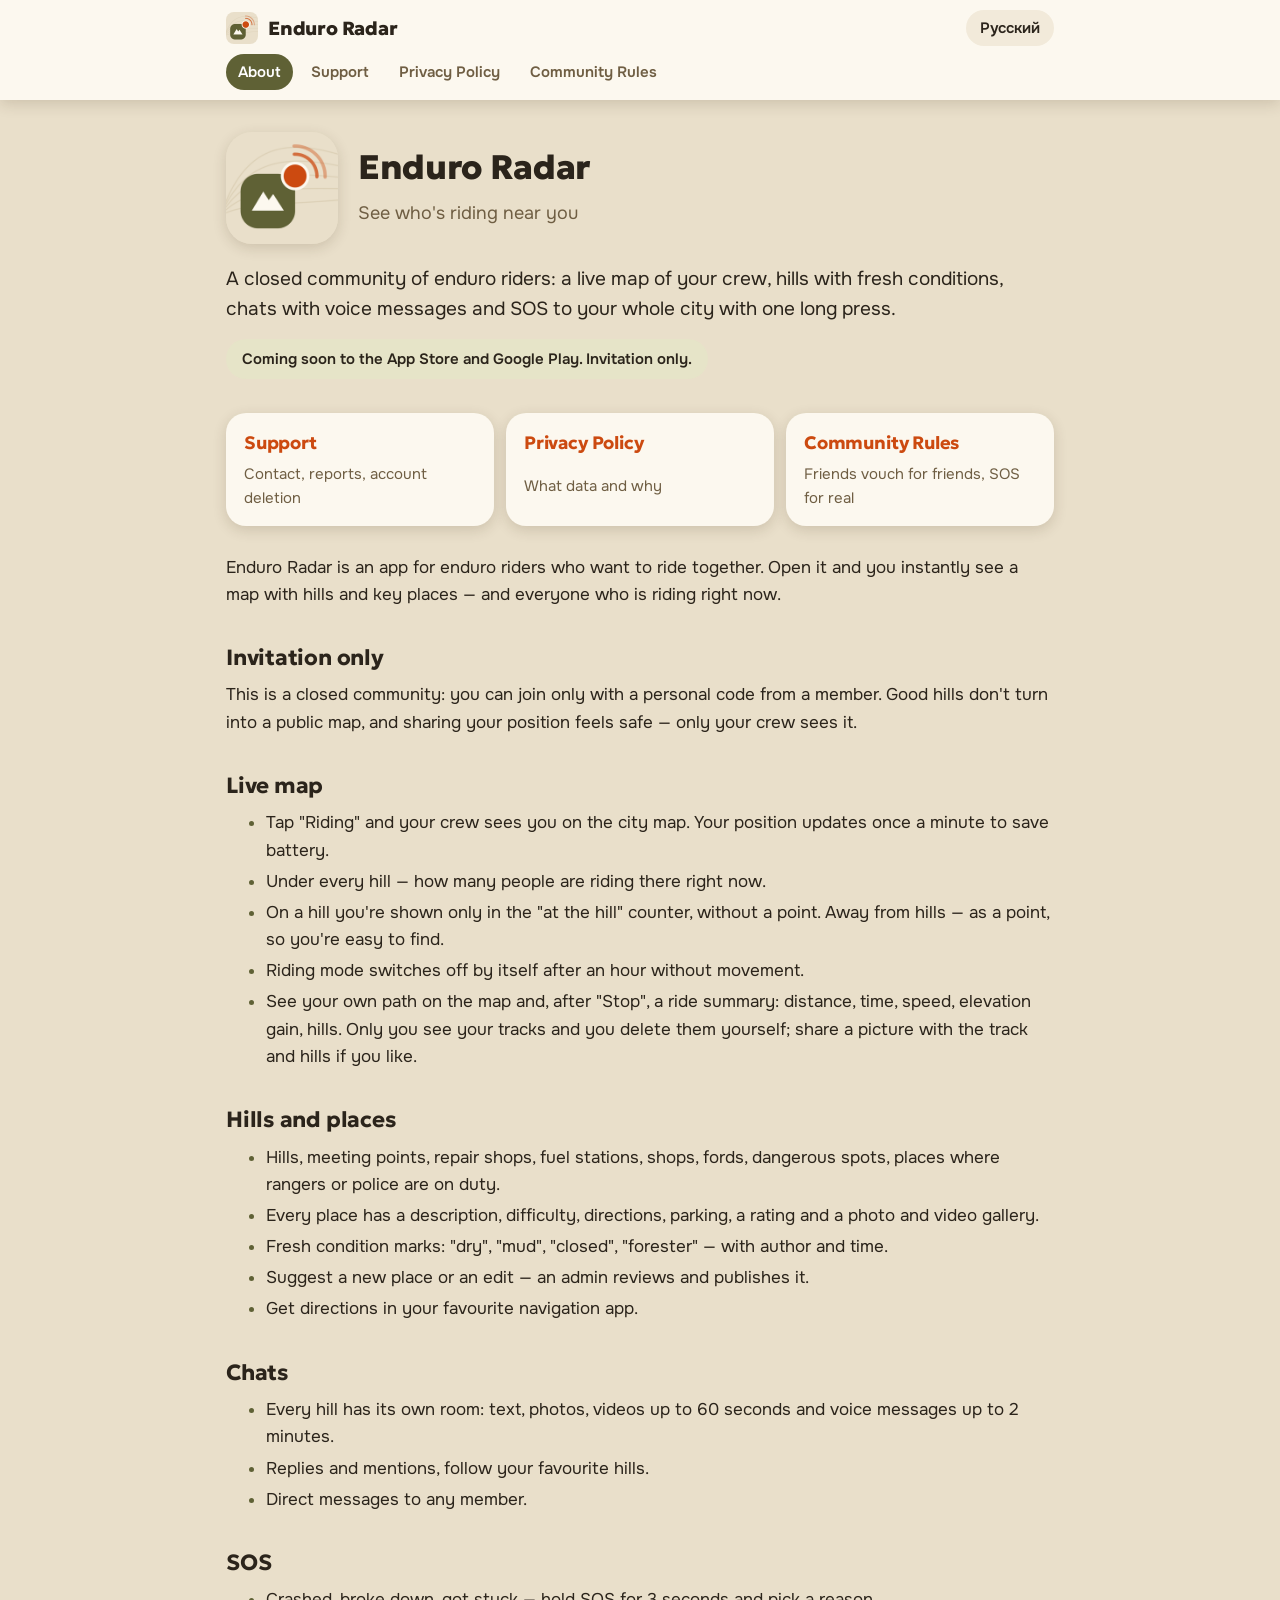
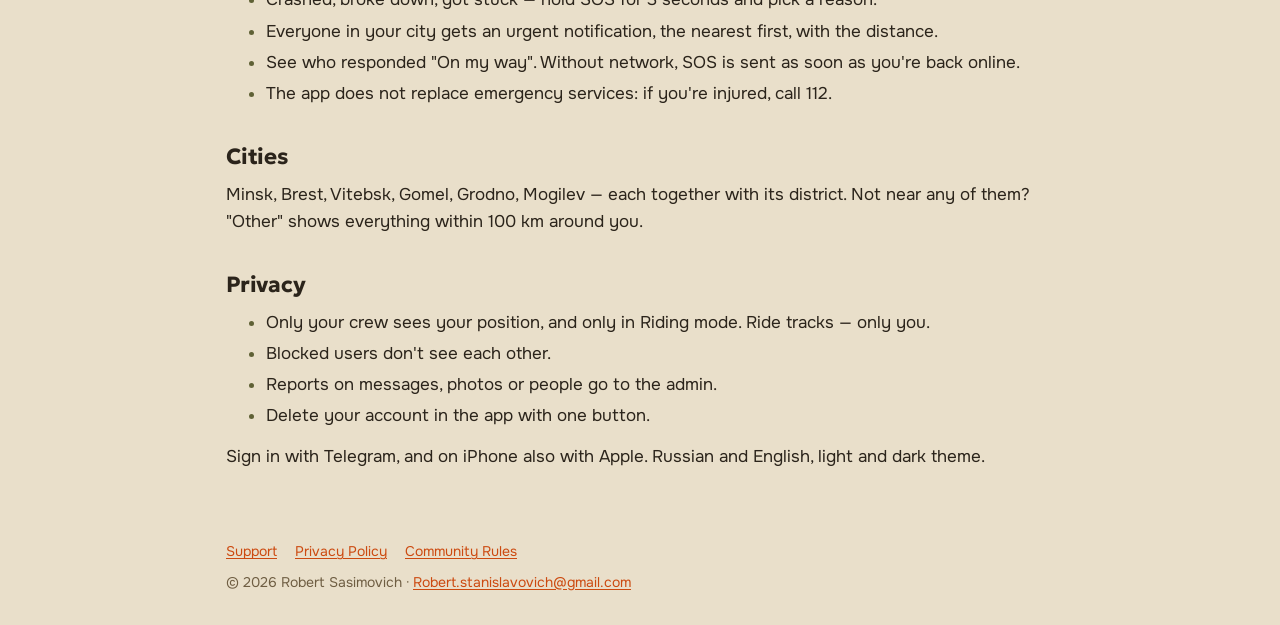
==== enduro-radar/index.html @ 042b1ebe "Enduro Radar: app page, support, privacy policy, community rules (en, ru)" ====
<!doctype html>
<html lang="en">
<head>
<meta charset="utf-8">
<meta name="viewport" content="width=device-width, initial-scale=1">
<title>Enduro Radar — See who's riding near you</title>
<meta name="description" content="Enduro Radar — a live map of enduro riders: who is riding where, hills, chats and SOS.">
<link rel="icon" href="icon.png">
<link rel="preconnect" href="https://fonts.googleapis.com">
<link rel="preconnect" href="https://fonts.gstatic.com" crossorigin>
<link rel="stylesheet" href="https://fonts.googleapis.com/css2?family=Geologica:wght@700;800&family=Onest:wght@400;500;600;700&display=swap">
<link rel="stylesheet" href="style.css">
</head>
<body>
<header class="top"><div class="wrap">
  <a class="brand" href="index.html"><img src="icon.png" alt="" width="32" height="32"><span>Enduro Radar</span></a>
  <a class="lang" href="ru/index.html" hreflang="ru">Русский</a>
</div><nav class="wrap"><a href="index.html" aria-current="page">About</a><a href="support.html">Support</a><a href="privacy.html">Privacy Policy</a><a href="rules.html">Community Rules</a></nav></header>
<main class="wrap home">
<section class="hero">
  <img src="icon.png" alt="Enduro Radar" width="112" height="112">
  <div><h1>Enduro Radar</h1><p class="tagline">See who's riding near you</p></div>
</section>
<p class="promo">A closed community of enduro riders: a live map of your crew, hills with fresh conditions, chats with voice messages and SOS to your whole city with one long press.</p>
<p class="soon">Coming soon to the App Store and Google Play. Invitation only.</p>
<div class="cards">
  <a class="card" href="support.html"><b>Support</b><span>Contact, reports, account deletion</span></a>
  <a class="card" href="privacy.html"><b>Privacy Policy</b><span>What data and why</span></a>
  <a class="card" href="rules.html"><b>Community Rules</b><span>Friends vouch for friends, SOS for real</span></a>
</div>
<p>Enduro Radar is an app for enduro riders who want to ride together. Open it and you instantly see a map with hills and key places — and everyone who is riding right now.</p>
<h2>Invitation only</h2><p>This is a closed community: you can join only with a personal code from a member. Good hills don't turn into a public map, and sharing your position feels safe — only your crew sees it.</p>
<h2>Live map</h2><ul><li>Tap &quot;Riding&quot; and your crew sees you on the city map. Your position updates once a minute to save battery.</li><li>Under every hill — how many people are riding there right now.</li><li>On a hill you're shown only in the &quot;at the hill&quot; counter, without a point. Away from hills — as a point, so you're easy to find.</li><li>Riding mode switches off by itself after an hour without movement.</li><li>See your own path on the map and, after &quot;Stop&quot;, a ride summary: distance, time, speed, elevation gain, hills. Only you see your tracks and you delete them yourself; share a picture with the track and hills if you like.</li></ul>
<h2>Hills and places</h2><ul><li>Hills, meeting points, repair shops, fuel stations, shops, fords, dangerous spots, places where rangers or police are on duty.</li><li>Every place has a description, difficulty, directions, parking, a rating and a photo and video gallery.</li><li>Fresh condition marks: &quot;dry&quot;, &quot;mud&quot;, &quot;closed&quot;, &quot;forester&quot; — with author and time.</li><li>Suggest a new place or an edit — an admin reviews and publishes it.</li><li>Get directions in your favourite navigation app.</li></ul>
<h2>Chats</h2><ul><li>Every hill has its own room: text, photos, videos up to 60 seconds and voice messages up to 2 minutes.</li><li>Replies and mentions, follow your favourite hills.</li><li>Direct messages to any member.</li></ul>
<h2>SOS</h2><ul><li>Crashed, broke down, got stuck — hold SOS for 3 seconds and pick a reason.</li><li>Everyone in your city gets an urgent notification, the nearest first, with the distance.</li><li>See who responded &quot;On my way&quot;. Without network, SOS is sent as soon as you're back online.</li><li>The app does not replace emergency services: if you're injured, call 112.</li></ul>
<h2>Cities</h2><p>Minsk, Brest, Vitebsk, Gomel, Grodno, Mogilev — each together with its district. Not near any of them? &quot;Other&quot; shows everything within 100 km around you.</p>
<h2>Privacy</h2><ul><li>Only your crew sees your position, and only in Riding mode. Ride tracks — only you.</li><li>Blocked users don't see each other.</li><li>Reports on messages, photos or people go to the admin.</li><li>Delete your account in the app with one button.</li></ul>
<p>Sign in with Telegram, and on iPhone also with Apple. Russian and English, light and dark theme.</p>
</main>
<footer class="wrap">
  <a href="support.html">Support</a><a href="privacy.html">Privacy Policy</a><a href="rules.html">Community Rules</a>
  <span>© 2026 Robert Sasimovich · <a href="mailto:Robert.stanislavovich@gmail.com">Robert.stanislavovich@gmail.com</a></span>
</footer>
</body>
</html>
---- enduro-radar/style.css ----
/* Страницы Enduro Radar на GitHub Pages (tools/store-site.ts). Палитра — docs/DESIGN.md «Цвета», шрифты Geologica и Onest. */
:root {
  --bg: #E9DFCA; --surface: #FCF8EF; --surface2: #F2EADA; --line: #E4D9C2; --text: #2B241B; --muted: #6F5E43;
  --olive: #5F6135; --olive-soft: #E6E4C8; --orange: #CC4A10; --shadow: 0 4px 14px rgba(60, 45, 20, .16);
  color-scheme: light;
}
@media (prefers-color-scheme: dark) {
  :root:not([data-theme="light"]) {
    --bg: #211C15; --surface: #2B251C; --surface2: #362E23; --line: #43392B; --text: #F3ECDD; --muted: #BBAD90;
    --olive: #A6A866; --olive-soft: #3B3B22; --orange: #EE6C30; --shadow: 0 4px 14px rgba(0, 0, 0, .45);
    color-scheme: dark;
  }
}
:root[data-theme="dark"] {
  --bg: #211C15; --surface: #2B251C; --surface2: #362E23; --line: #43392B; --text: #F3ECDD; --muted: #BBAD90;
  --olive: #A6A866; --olive-soft: #3B3B22; --orange: #EE6C30; --shadow: 0 4px 14px rgba(0, 0, 0, .45);
  color-scheme: dark;
}
* { box-sizing: border-box; }
html { -webkit-text-size-adjust: 100%; }
body { margin: 0; background: var(--bg); color: var(--text); font: 17px/1.6 Onest, -apple-system, "Segoe UI", Roboto, sans-serif; }
.wrap { max-width: 860px; margin: 0 auto; padding-left: 16px; padding-right: 16px; }
a { color: var(--orange); text-underline-offset: 2px; }
h1, h2, h3, .brand span, .card b { font-family: Geologica, Onest, sans-serif; letter-spacing: -0.01em; }
h1 { font-size: 34px; line-height: 1.15; font-weight: 800; margin: 0 0 12px; }
h2 { font-size: 22px; line-height: 1.25; font-weight: 700; margin: 36px 0 10px; }
h3 { font-size: 18px; margin: 24px 0 8px; }
p, ul, ol { margin: 0 0 14px; }
li { margin: 4px 0; }
li::marker { color: var(--olive); }
code { font: 0.9em/1.4 ui-monospace, Menlo, monospace; background: var(--surface2); padding: 1px 5px; border-radius: 6px; }
strong { font-weight: 700; }

header.top { background: var(--surface); box-shadow: var(--shadow); position: sticky; top: 0; z-index: 1; }
header.top .wrap:first-child { display: flex; align-items: center; justify-content: space-between; padding-top: 10px; }
.brand { display: flex; align-items: center; gap: 10px; color: var(--text); text-decoration: none; }
.brand img { border-radius: 8px; }
.brand span { font-size: 19px; font-weight: 800; }
.lang { font-size: 15px; font-weight: 600; text-decoration: none; padding: 6px 14px; border-radius: 999px; background: var(--surface2); color: var(--text); }
nav.wrap { display: flex; gap: 6px; overflow-x: auto; padding-top: 8px; padding-bottom: 10px; scrollbar-width: none; }
nav a { flex: none; font-size: 15px; font-weight: 600; color: var(--muted); text-decoration: none; padding: 6px 12px; border-radius: 999px; }
nav a[aria-current="page"] { background: var(--olive); color: #fff; }

main.wrap { padding-top: 32px; padding-bottom: 48px; }
main.doc { background: var(--surface); border-radius: 28px; box-shadow: var(--shadow); padding: 28px 24px 36px; margin-top: 24px; margin-bottom: 24px; max-width: 828px; }
main.doc h1 { margin-bottom: 18px; }

.hero { display: flex; gap: 20px; align-items: center; margin-bottom: 20px; }
.hero img { width: 112px; height: 112px; border-radius: 26px; box-shadow: var(--shadow); flex: none; }
.tagline { color: var(--muted); margin: 0; font-size: 18px; }
.promo { font-size: 19px; }
.soon { display: inline-block; background: var(--olive-soft); color: var(--text); border-radius: 999px; padding: 8px 16px; font-weight: 600; font-size: 15px; }
.cards { display: grid; grid-template-columns: repeat(auto-fit, minmax(220px, 1fr)); gap: 12px; margin: 20px 0 28px; }
.card { display: grid; gap: 4px; background: var(--surface); border-radius: 20px; box-shadow: var(--shadow); padding: 16px 18px; text-decoration: none; color: var(--text); min-height: 54px; }
.card b { font-size: 18px; color: var(--orange); }
.card span { color: var(--muted); font-size: 15px; }

.table { overflow-x: auto; margin: 0 0 16px; border-radius: 14px; border: 1px solid var(--line); }
table { border-collapse: collapse; width: 100%; font-size: 15px; line-height: 1.45; }
th, td { text-align: left; vertical-align: top; padding: 10px 12px; border-bottom: 1px solid var(--line); }
th { background: var(--surface2); font-weight: 700; }
tr:last-child td { border-bottom: 0; }
td:first-child { min-width: 180px; }

footer.wrap { display: flex; flex-wrap: wrap; gap: 8px 18px; color: var(--muted); font-size: 14px; padding-top: 8px; padding-bottom: 32px; }
footer span { flex-basis: 100%; }

@media (max-width: 560px) {
  h1 { font-size: 28px; }
  .hero { flex-direction: column; align-items: flex-start; }
  main.doc { border-radius: 20px; padding: 20px 16px 28px; margin-left: 8px; margin-right: 8px; }
  td:first-child { min-width: 140px; }
}
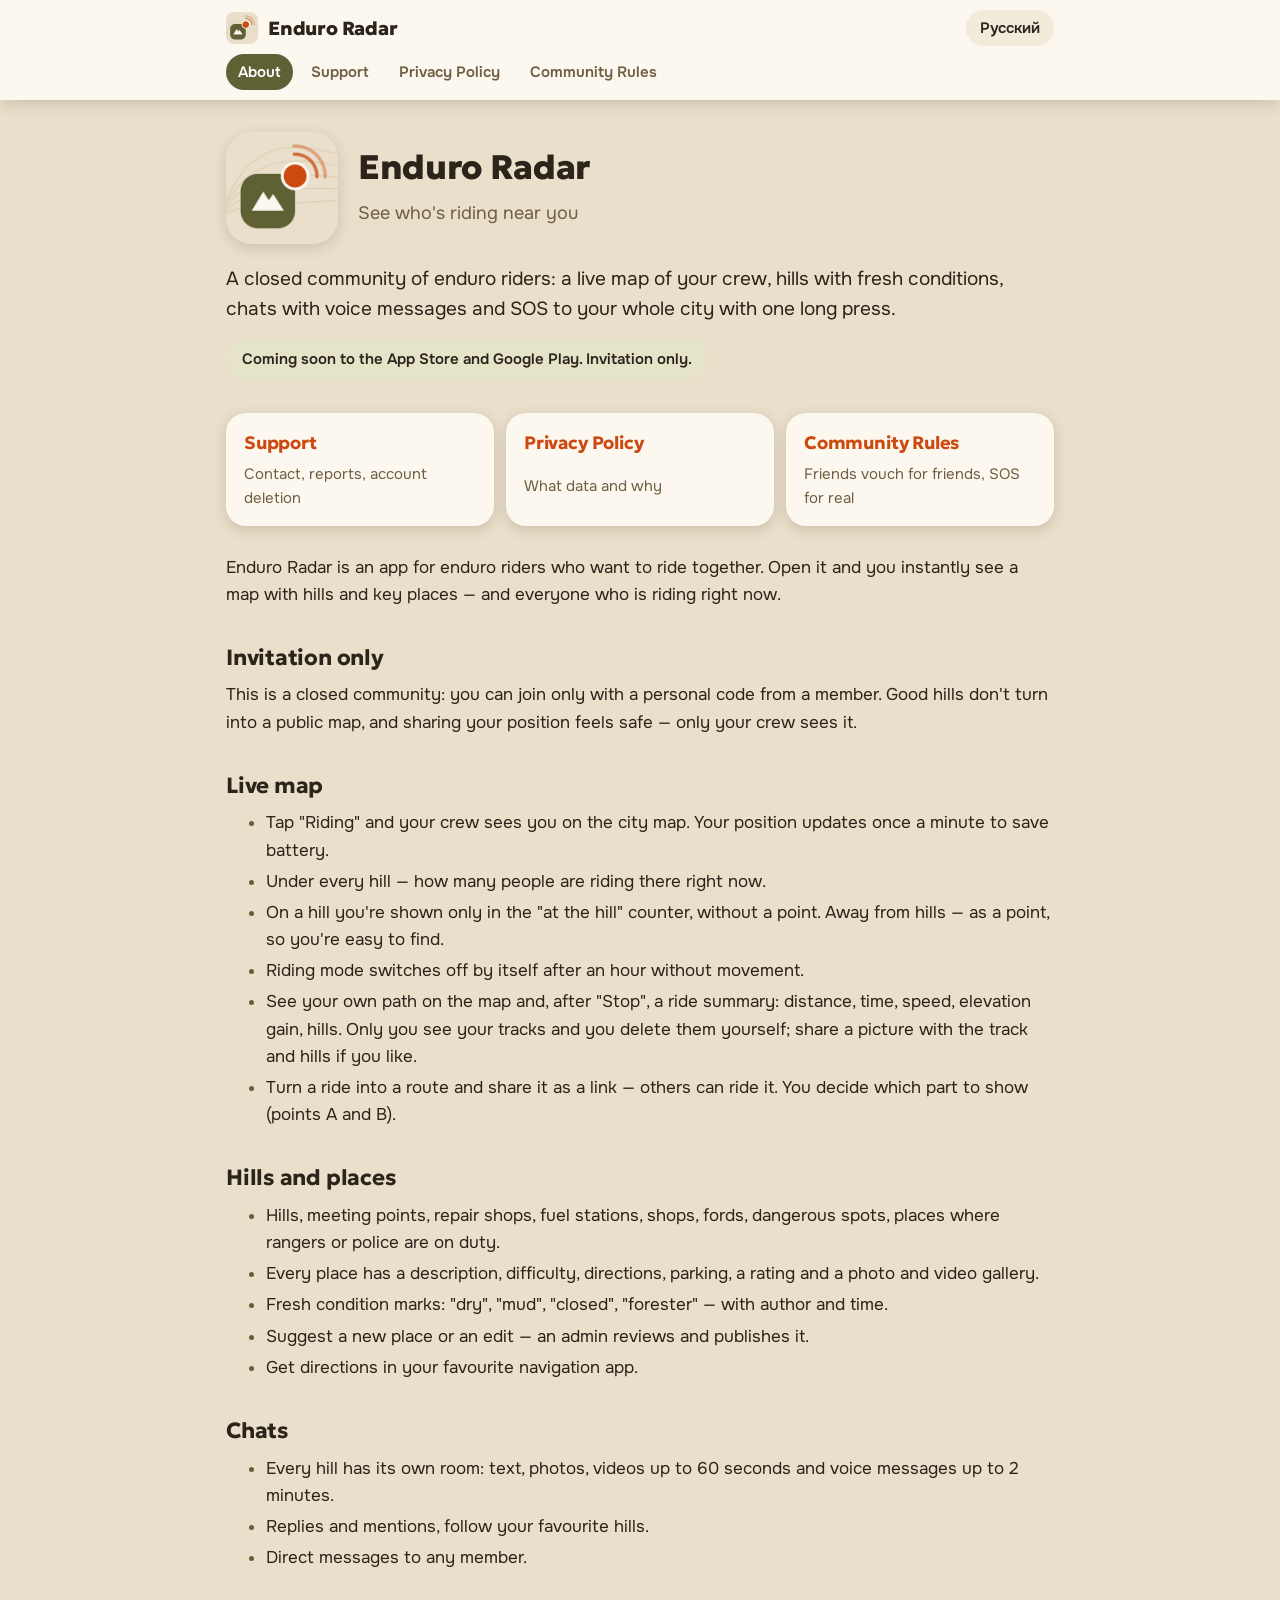
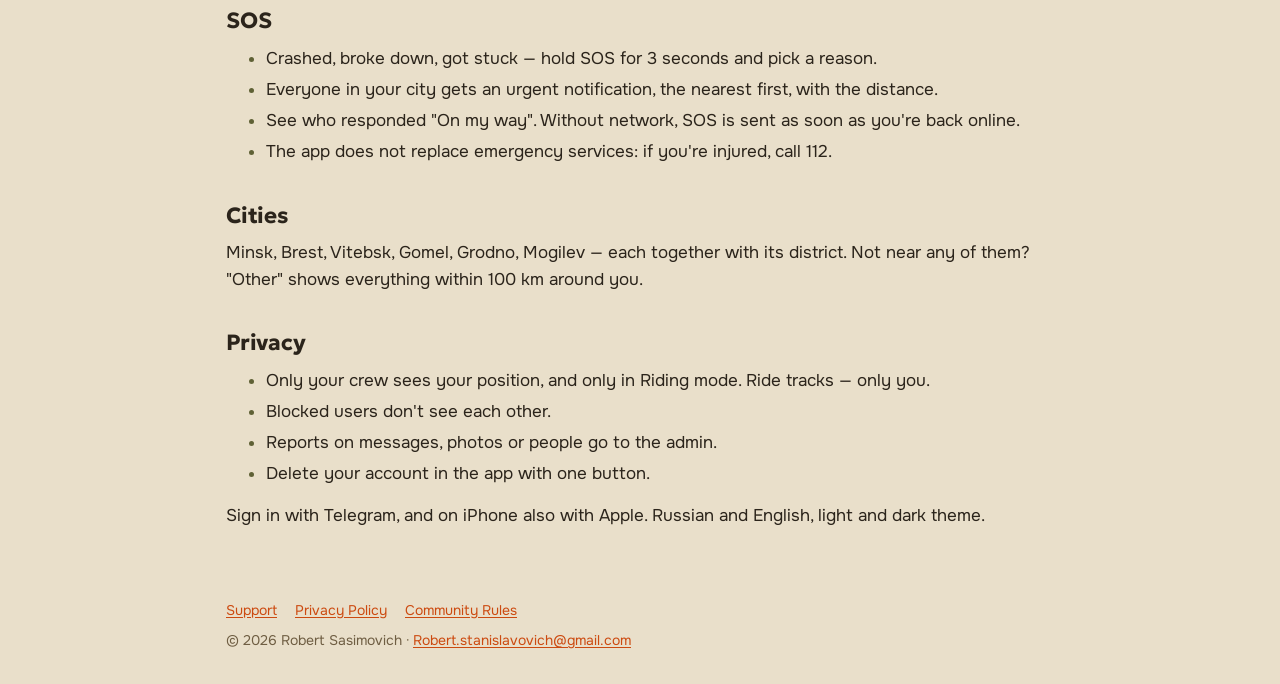
==== commit 1c97f788: "Enduro Radar privacy policy: routes (Д510–Д519) Co-Authored-By: Claude Fable 5.1 <noreply@anthropic." ====
--- a/enduro-radar/index.html
+++ b/enduro-radar/index.html
@@ -30,7 +30,7 @@
 </div>
 <p>Enduro Radar is an app for enduro riders who want to ride together. Open it and you instantly see a map with hills and key places — and everyone who is riding right now.</p>
 <h2>Invitation only</h2><p>This is a closed community: you can join only with a personal code from a member. Good hills don't turn into a public map, and sharing your position feels safe — only your crew sees it.</p>
-<h2>Live map</h2><ul><li>Tap &quot;Riding&quot; and your crew sees you on the city map. Your position updates once a minute to save battery.</li><li>Under every hill — how many people are riding there right now.</li><li>On a hill you're shown only in the &quot;at the hill&quot; counter, without a point. Away from hills — as a point, so you're easy to find.</li><li>Riding mode switches off by itself after an hour without movement.</li><li>See your own path on the map and, after &quot;Stop&quot;, a ride summary: distance, time, speed, elevation gain, hills. Only you see your tracks and you delete them yourself; share a picture with the track and hills if you like.</li></ul>
+<h2>Live map</h2><ul><li>Tap &quot;Riding&quot; and your crew sees you on the city map. Your position updates once a minute to save battery.</li><li>Under every hill — how many people are riding there right now.</li><li>On a hill you're shown only in the &quot;at the hill&quot; counter, without a point. Away from hills — as a point, so you're easy to find.</li><li>Riding mode switches off by itself after an hour without movement.</li><li>See your own path on the map and, after &quot;Stop&quot;, a ride summary: distance, time, speed, elevation gain, hills. Only you see your tracks and you delete them yourself; share a picture with the track and hills if you like.</li><li>Turn a ride into a route and share it as a link — others can ride it. You decide which part to show (points A and B).</li></ul>
 <h2>Hills and places</h2><ul><li>Hills, meeting points, repair shops, fuel stations, shops, fords, dangerous spots, places where rangers or police are on duty.</li><li>Every place has a description, difficulty, directions, parking, a rating and a photo and video gallery.</li><li>Fresh condition marks: &quot;dry&quot;, &quot;mud&quot;, &quot;closed&quot;, &quot;forester&quot; — with author and time.</li><li>Suggest a new place or an edit — an admin reviews and publishes it.</li><li>Get directions in your favourite navigation app.</li></ul>
 <h2>Chats</h2><ul><li>Every hill has its own room: text, photos, videos up to 60 seconds and voice messages up to 2 minutes.</li><li>Replies and mentions, follow your favourite hills.</li><li>Direct messages to any member.</li></ul>
 <h2>SOS</h2><ul><li>Crashed, broke down, got stuck — hold SOS for 3 seconds and pick a reason.</li><li>Everyone in your city gets an urgent notification, the nearest first, with the distance.</li><li>See who responded &quot;On my way&quot;. Without network, SOS is sent as soon as you're back online.</li><li>The app does not replace emergency services: if you're injured, call 112.</li></ul>
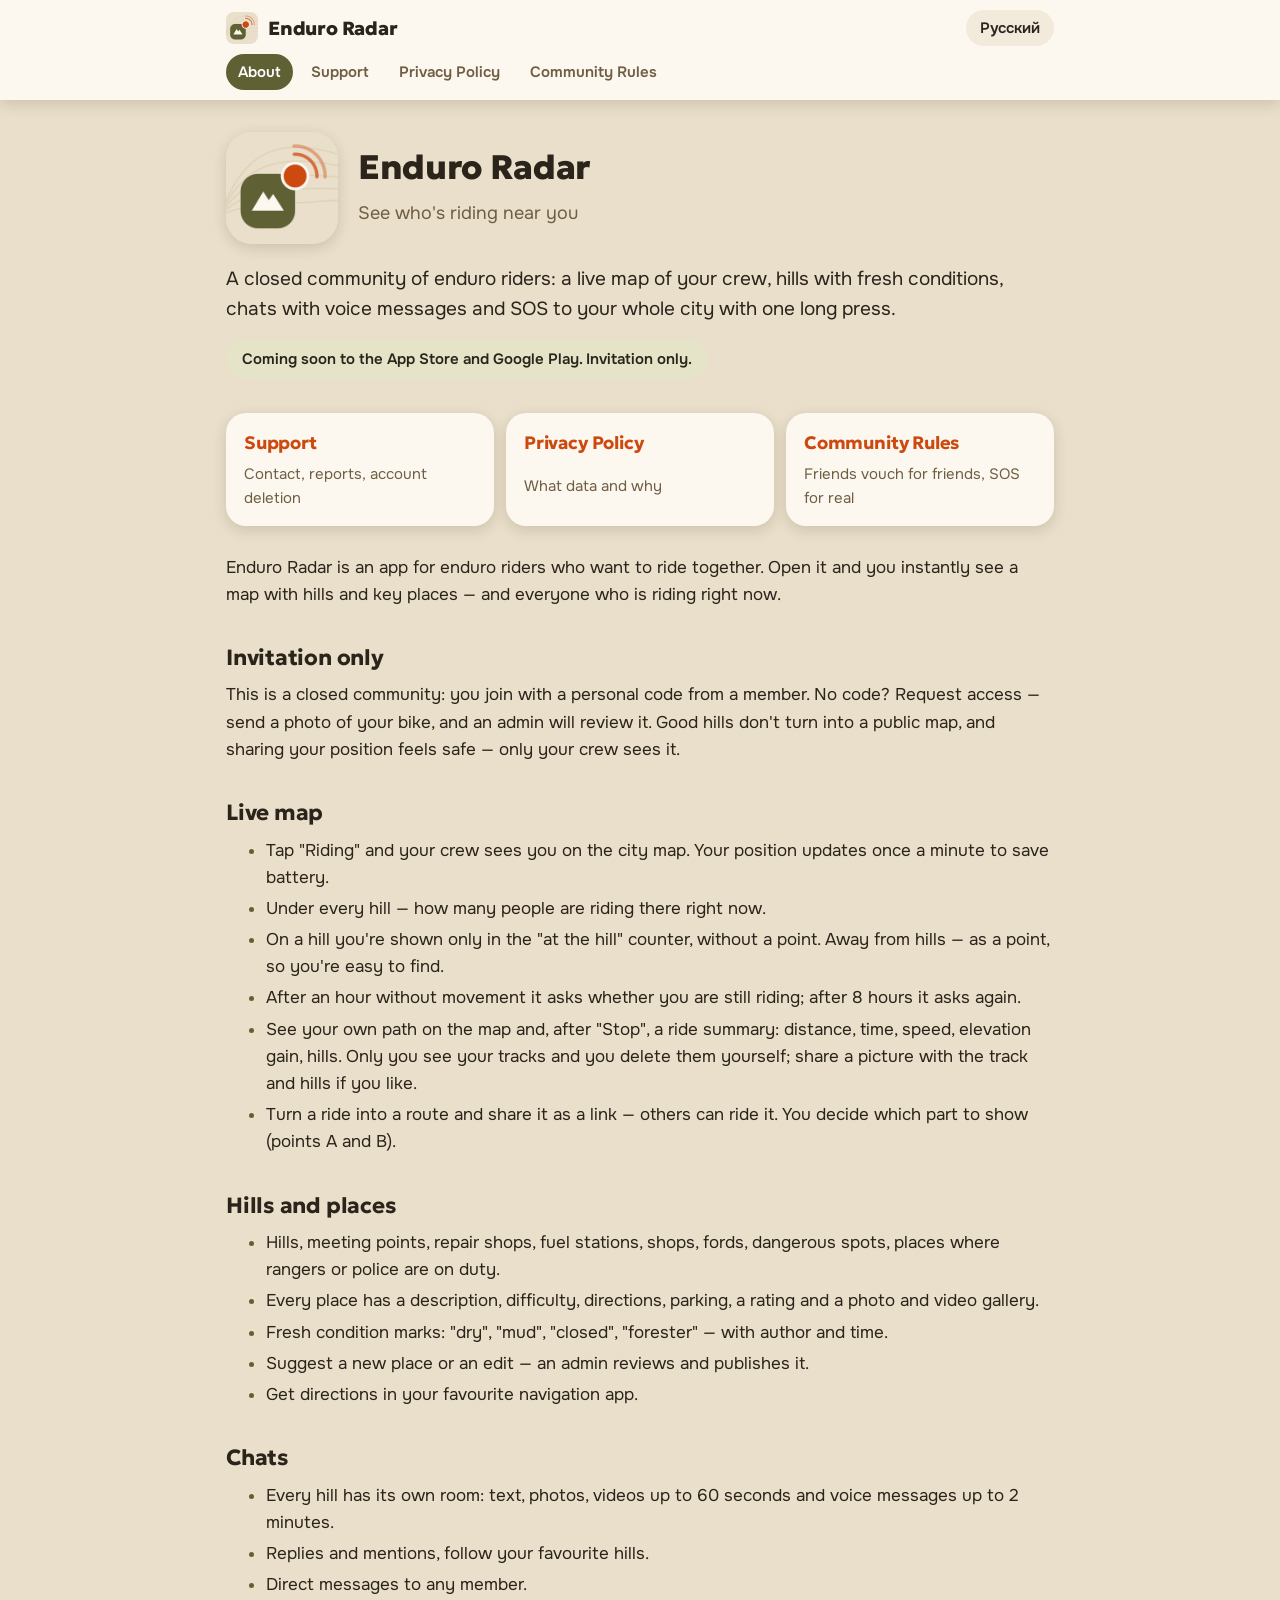
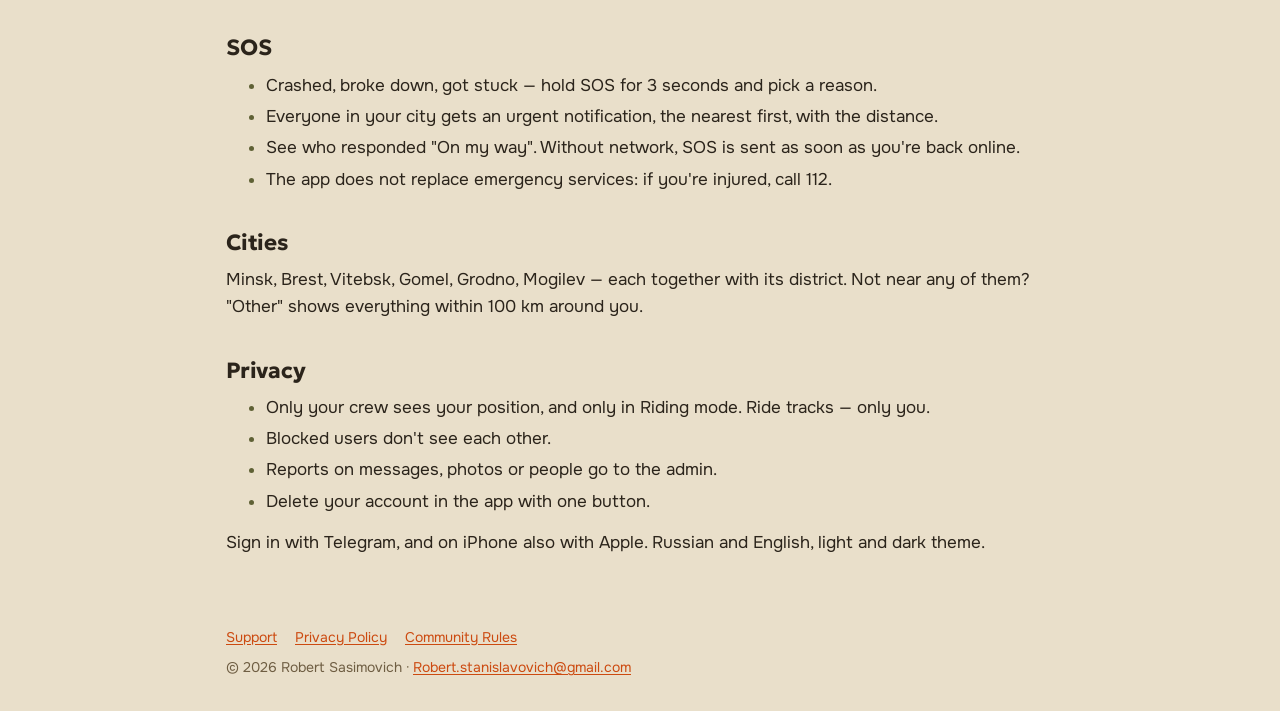
==== commit d8258fbc: "Enduro Radar: политика и страницы от 25.11.2026 (заявка на доступ, рассылки, маршруты по ссылке, пое" ====
--- a/enduro-radar/index.html
+++ b/enduro-radar/index.html
@@ -29,8 +29,8 @@
   <a class="card" href="rules.html"><b>Community Rules</b><span>Friends vouch for friends, SOS for real</span></a>
 </div>
 <p>Enduro Radar is an app for enduro riders who want to ride together. Open it and you instantly see a map with hills and key places — and everyone who is riding right now.</p>
-<h2>Invitation only</h2><p>This is a closed community: you can join only with a personal code from a member. Good hills don't turn into a public map, and sharing your position feels safe — only your crew sees it.</p>
-<h2>Live map</h2><ul><li>Tap &quot;Riding&quot; and your crew sees you on the city map. Your position updates once a minute to save battery.</li><li>Under every hill — how many people are riding there right now.</li><li>On a hill you're shown only in the &quot;at the hill&quot; counter, without a point. Away from hills — as a point, so you're easy to find.</li><li>Riding mode switches off by itself after an hour without movement.</li><li>See your own path on the map and, after &quot;Stop&quot;, a ride summary: distance, time, speed, elevation gain, hills. Only you see your tracks and you delete them yourself; share a picture with the track and hills if you like.</li><li>Turn a ride into a route and share it as a link — others can ride it. You decide which part to show (points A and B).</li></ul>
+<h2>Invitation only</h2><p>This is a closed community: you join with a personal code from a member. No code? Request access — send a photo of your bike, and an admin will review it. Good hills don't turn into a public map, and sharing your position feels safe — only your crew sees it.</p>
+<h2>Live map</h2><ul><li>Tap &quot;Riding&quot; and your crew sees you on the city map. Your position updates once a minute to save battery.</li><li>Under every hill — how many people are riding there right now.</li><li>On a hill you're shown only in the &quot;at the hill&quot; counter, without a point. Away from hills — as a point, so you're easy to find.</li><li>After an hour without movement it asks whether you are still riding; after 8 hours it asks again.</li><li>See your own path on the map and, after &quot;Stop&quot;, a ride summary: distance, time, speed, elevation gain, hills. Only you see your tracks and you delete them yourself; share a picture with the track and hills if you like.</li><li>Turn a ride into a route and share it as a link — others can ride it. You decide which part to show (points A and B).</li></ul>
 <h2>Hills and places</h2><ul><li>Hills, meeting points, repair shops, fuel stations, shops, fords, dangerous spots, places where rangers or police are on duty.</li><li>Every place has a description, difficulty, directions, parking, a rating and a photo and video gallery.</li><li>Fresh condition marks: &quot;dry&quot;, &quot;mud&quot;, &quot;closed&quot;, &quot;forester&quot; — with author and time.</li><li>Suggest a new place or an edit — an admin reviews and publishes it.</li><li>Get directions in your favourite navigation app.</li></ul>
 <h2>Chats</h2><ul><li>Every hill has its own room: text, photos, videos up to 60 seconds and voice messages up to 2 minutes.</li><li>Replies and mentions, follow your favourite hills.</li><li>Direct messages to any member.</li></ul>
 <h2>SOS</h2><ul><li>Crashed, broke down, got stuck — hold SOS for 3 seconds and pick a reason.</li><li>Everyone in your city gets an urgent notification, the nearest first, with the distance.</li><li>See who responded &quot;On my way&quot;. Without network, SOS is sent as soon as you're back online.</li><li>The app does not replace emergency services: if you're injured, call 112.</li></ul>
